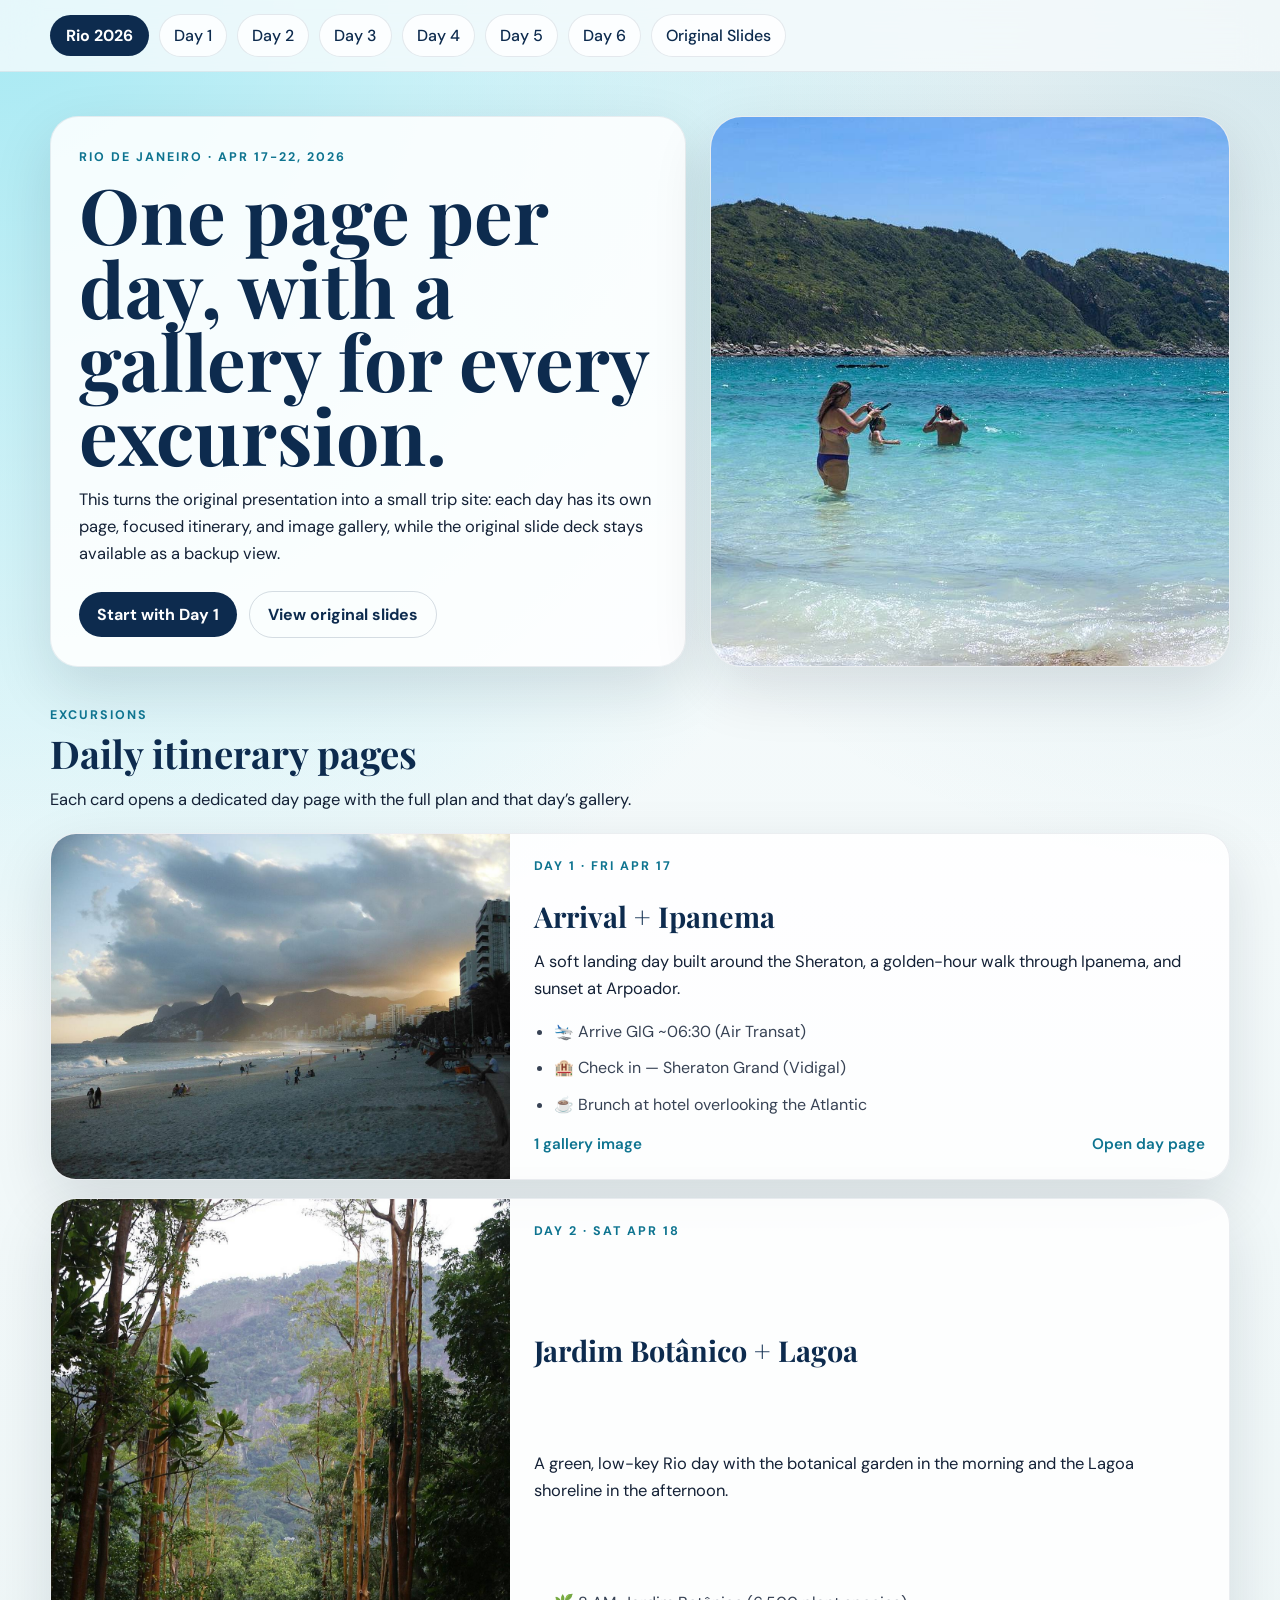
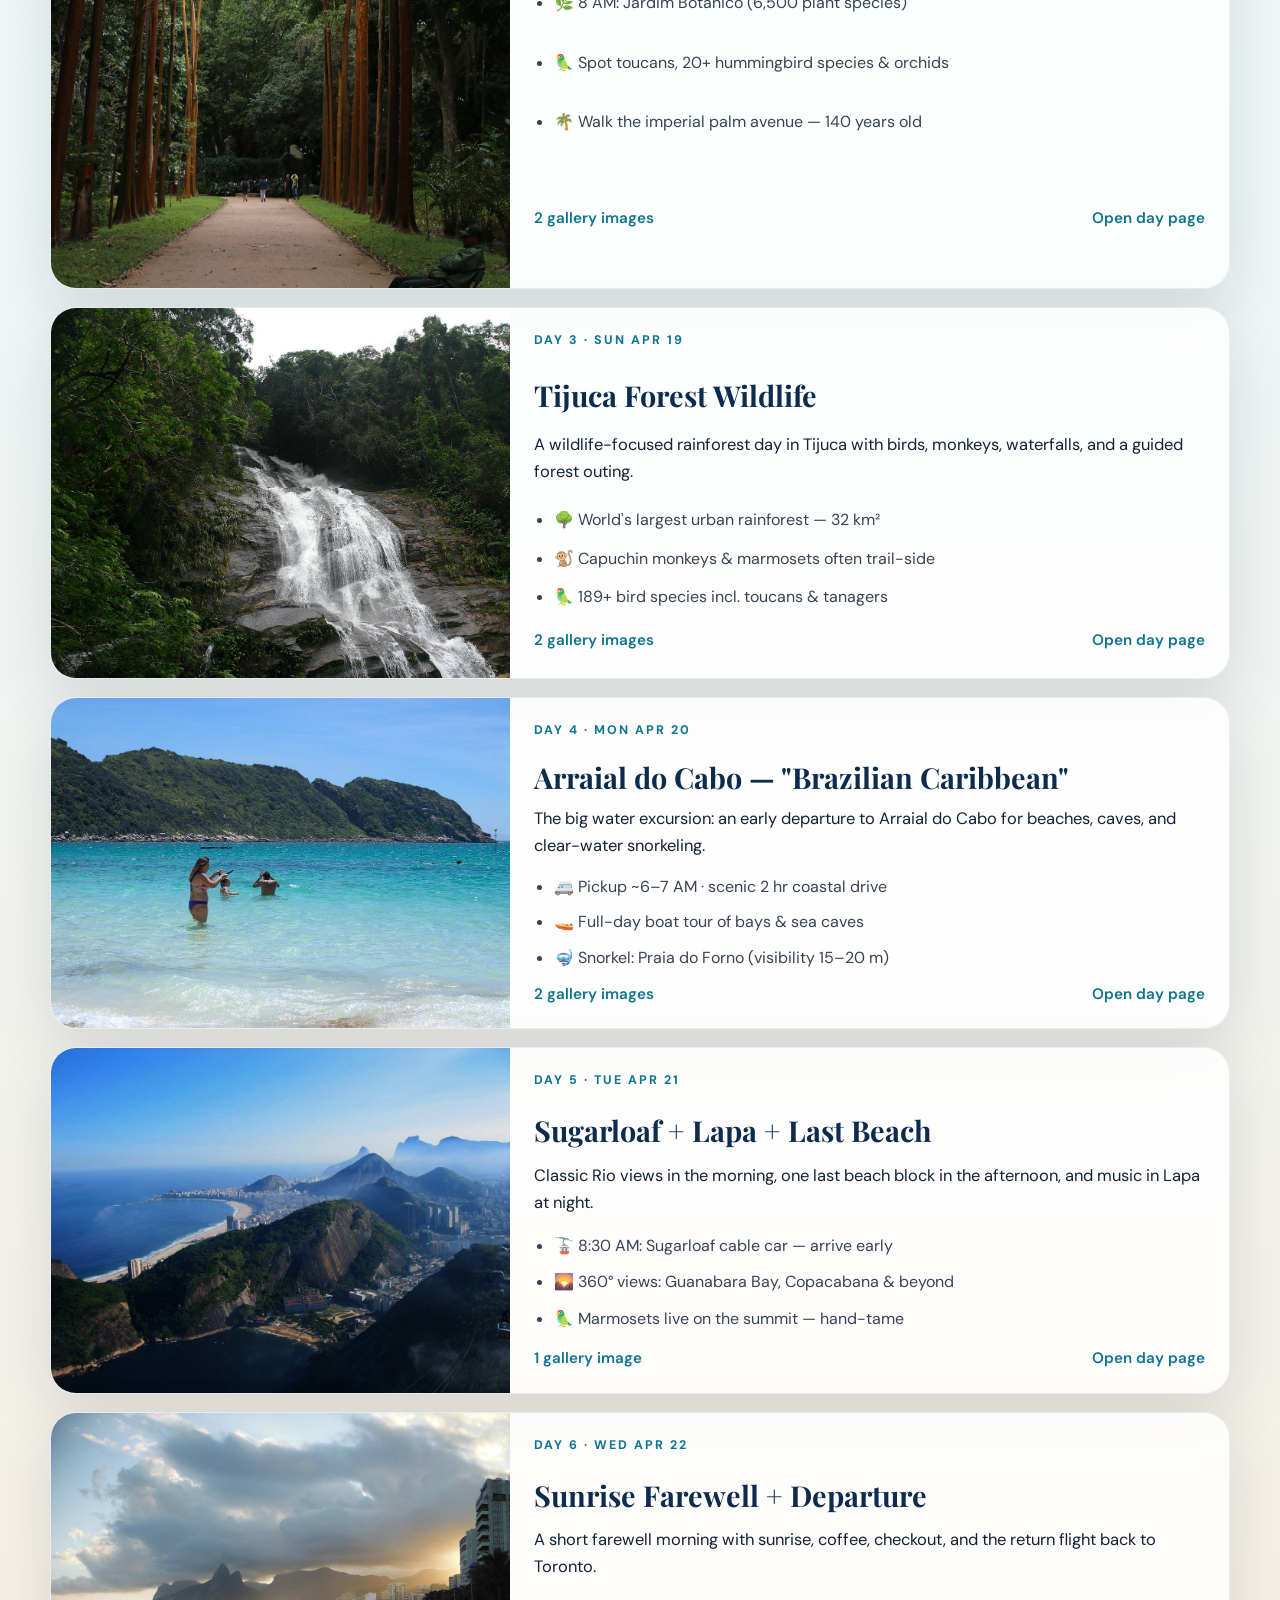
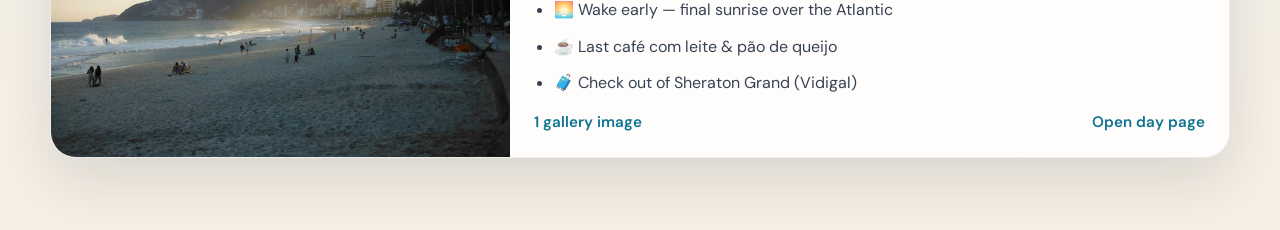
==== index.html @ de583c16 "Turn the Rio site into a day-by-day itinerary" ====
<!doctype html>
<html lang="en">
<head>
  <meta charset="utf-8">
  <meta name="viewport" content="width=device-width, initial-scale=1">
  <title>Rio 2026 Excursions</title>
  <meta name="description" content="Rio 2026 excursion planner with one page per day and gallery views for each outing.">
  <link rel="preconnect" href="https://fonts.googleapis.com">
  <link rel="preconnect" href="https://fonts.gstatic.com" crossorigin>
  <link href="https://fonts.googleapis.com/css2?family=DM+Sans:wght@400;500;700&family=Playfair+Display:wght@600;700;800&display=swap" rel="stylesheet">
  <link rel="stylesheet" href="styles.css">
</head>
<body class="site-home">
  <header class="site-nav">
    <nav>
      <a href="index.html" class="nav-home">Rio 2026</a>
<a href="day-1.html" class="day-link">Day 1</a>
<a href="day-2.html" class="day-link">Day 2</a>
<a href="day-3.html" class="day-link">Day 3</a>
<a href="day-4.html" class="day-link">Day 4</a>
<a href="day-5.html" class="day-link">Day 5</a>
<a href="day-6.html" class="day-link">Day 6</a>
<a href="slides.html" class="nav-ghost">Original Slides</a>
    </nav>
  </header>

  <main>
    <section class="hero hero-home reveal">
      <div class="hero-copy">
        <div class="eyebrow">Rio de Janeiro · Apr 17-22, 2026</div>
        <h1>One page per day, with a gallery for every excursion.</h1>
        <p>
          This turns the original presentation into a small trip site: each day has its own page,
          focused itinerary, and image gallery, while the original slide deck stays available as a backup view.
        </p>
        <div class="hero-actions">
          <a href="day-1.html" class="btn-primary">Start with Day 1</a>
          <a href="slides.html" class="btn-secondary">View original slides</a>
        </div>
      </div>
      <div class="hero-panel">
        <img src="[data-uri]" alt="Arraial do Cabo coast">
      </div>
    </section>

    <section class="section-head reveal">
      <div class="eyebrow">Excursions</div>
      <h2>Daily itinerary pages</h2>
      <p>Each card opens a dedicated day page with the full plan and that day’s gallery.</p>
    </section>

    <section class="excursion-grid">
      
      <article class="excursion-card reveal">
        <a class="card-media" href="day-1.html">
          <img src="[data-uri]" alt="Arrival + Ipanema">
        </a>
        <div class="card-copy">
          <div class="eyebrow">Day 1 · Fri Apr 17</div>
          <h2><a href="day-1.html">Arrival + Ipanema</a></h2>
          <p>A soft landing day built around the Sheraton, a golden-hour walk through Ipanema, and sunset at Arpoador.</p>
          <ul class="preview-list">
            <li>🛬 Arrive GIG ~06:30 (Air Transat)</li><li>🏨 Check in — Sheraton Grand (Vidigal)</li><li>☕ Brunch at hotel overlooking the Atlantic</li>
          </ul>
          <div class="card-meta">
            <span>1 gallery image</span>
            <a href="day-1.html">Open day page</a>
          </div>
        </div>
      </article>

      <article class="excursion-card reveal">
        <a class="card-media" href="day-2.html">
          <img src="[data-uri]" alt="Jardim Botânico + Lagoa">
        </a>
        <div class="card-copy">
          <div class="eyebrow">Day 2 · Sat Apr 18</div>
          <h2><a href="day-2.html">Jardim Botânico + Lagoa</a></h2>
          <p>A green, low-key Rio day with the botanical garden in the morning and the Lagoa shoreline in the afternoon.</p>
          <ul class="preview-list">
            <li>🌿 8 AM: Jardim Botânico (6,500 plant species)</li><li>🦜 Spot toucans, 20+ hummingbird species &amp; orchids</li><li>🌴 Walk the imperial palm avenue — 140 years old</li>
          </ul>
          <div class="card-meta">
            <span>2 gallery images</span>
            <a href="day-2.html">Open day page</a>
          </div>
        </div>
      </article>

      <article class="excursion-card reveal">
        <a class="card-media" href="day-3.html">
          <img src="[data-uri]" alt="Tijuca Forest Wildlife">
        </a>
        <div class="card-copy">
          <div class="eyebrow">Day 3 · Sun Apr 19</div>
          <h2><a href="day-3.html">Tijuca Forest Wildlife</a></h2>
          <p>A wildlife-focused rainforest day in Tijuca with birds, monkeys, waterfalls, and a guided forest outing.</p>
          <ul class="preview-list">
            <li>🌳 World&#x27;s largest urban rainforest — 32 km²</li><li>🐒 Capuchin monkeys &amp; marmosets often trail-side</li><li>🦜 189+ bird species incl. toucans &amp; tanagers</li>
          </ul>
          <div class="card-meta">
            <span>2 gallery images</span>
            <a href="day-3.html">Open day page</a>
          </div>
        </div>
      </article>

      <article class="excursion-card reveal">
        <a class="card-media" href="day-4.html">
          <img src="[data-uri]" alt="Arraial do Cabo — &quot;Brazilian Caribbean&quot;">
        </a>
        <div class="card-copy">
          <div class="eyebrow">Day 4 · Mon Apr 20</div>
          <h2><a href="day-4.html">Arraial do Cabo — &quot;Brazilian Caribbean&quot;</a></h2>
          <p>The big water excursion: an early departure to Arraial do Cabo for beaches, caves, and clear-water snorkeling.</p>
          <ul class="preview-list">
            <li>🚐 Pickup ~6–7 AM · scenic 2 hr coastal drive</li><li>🚤 Full-day boat tour of bays &amp; sea caves</li><li>🤿 Snorkel: Praia do Forno (visibility 15–20 m)</li>
          </ul>
          <div class="card-meta">
            <span>2 gallery images</span>
            <a href="day-4.html">Open day page</a>
          </div>
        </div>
      </article>

      <article class="excursion-card reveal">
        <a class="card-media" href="day-5.html">
          <img src="[data-uri]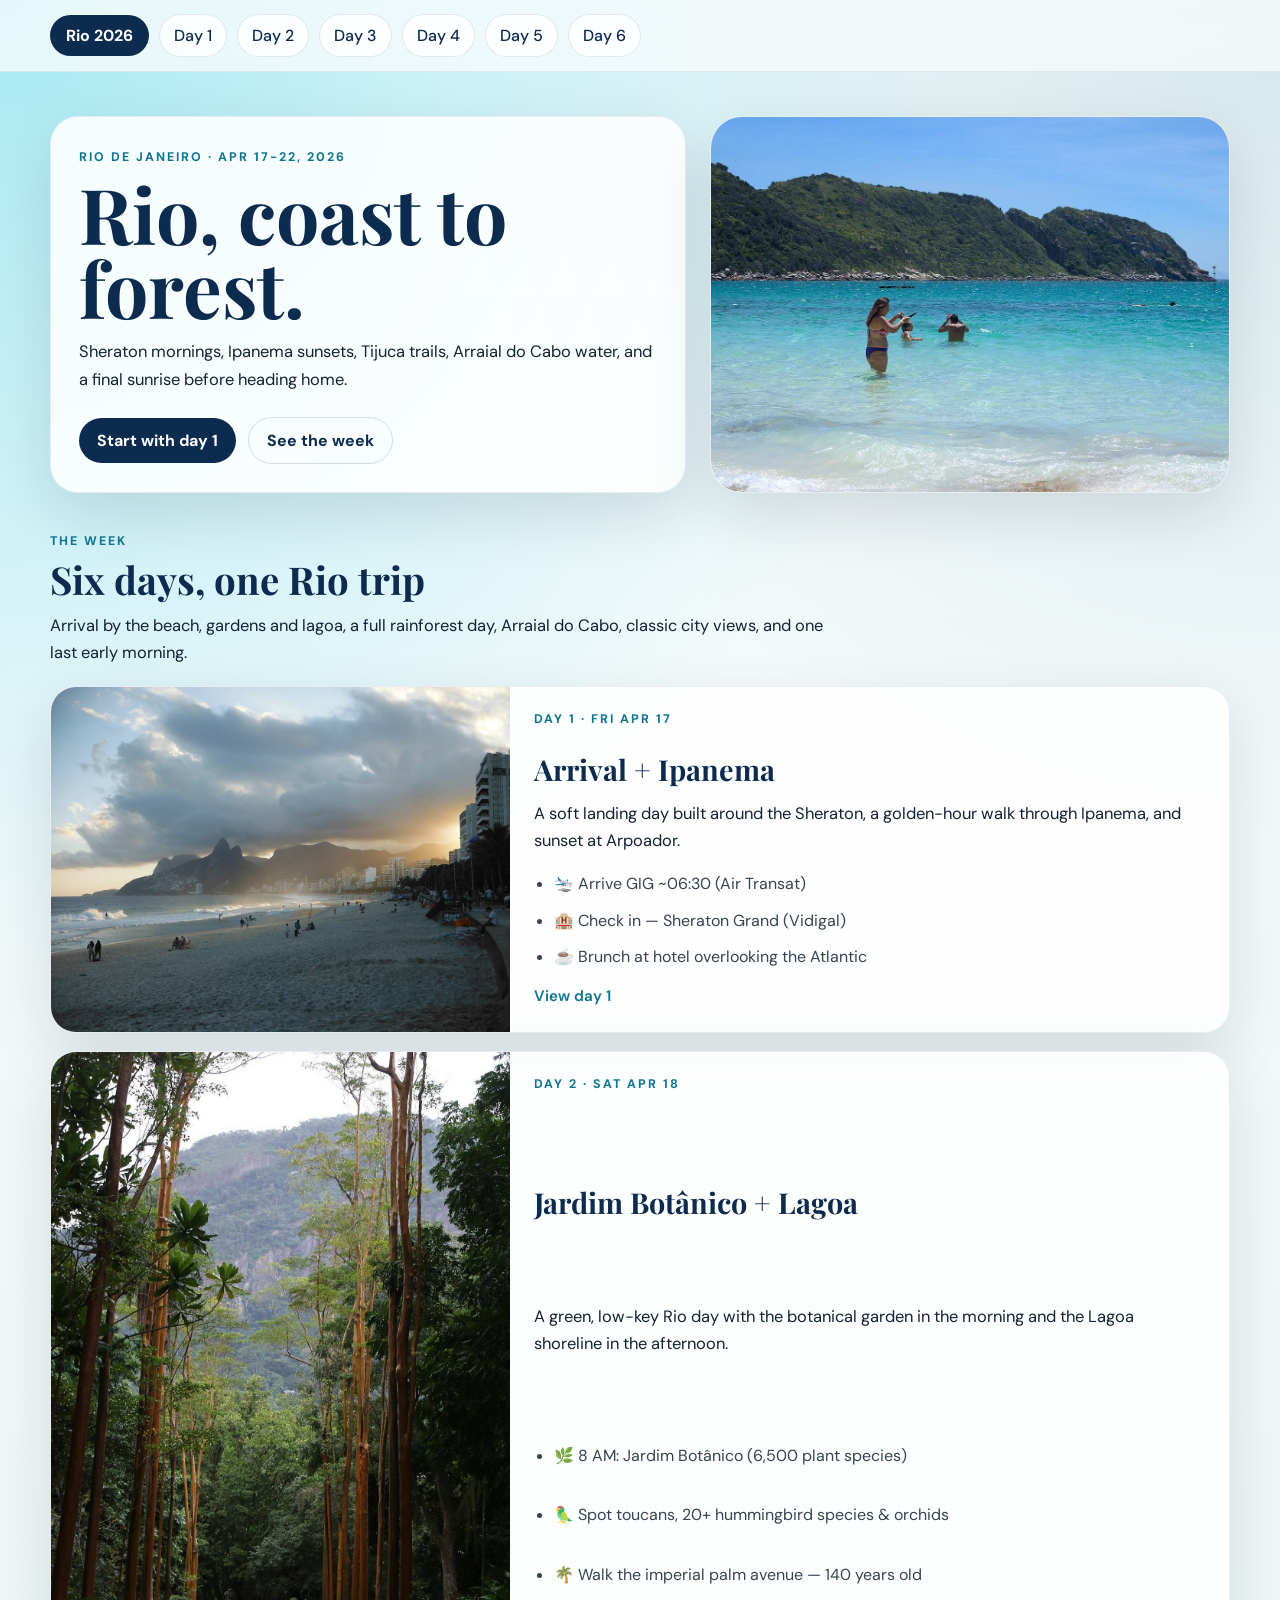
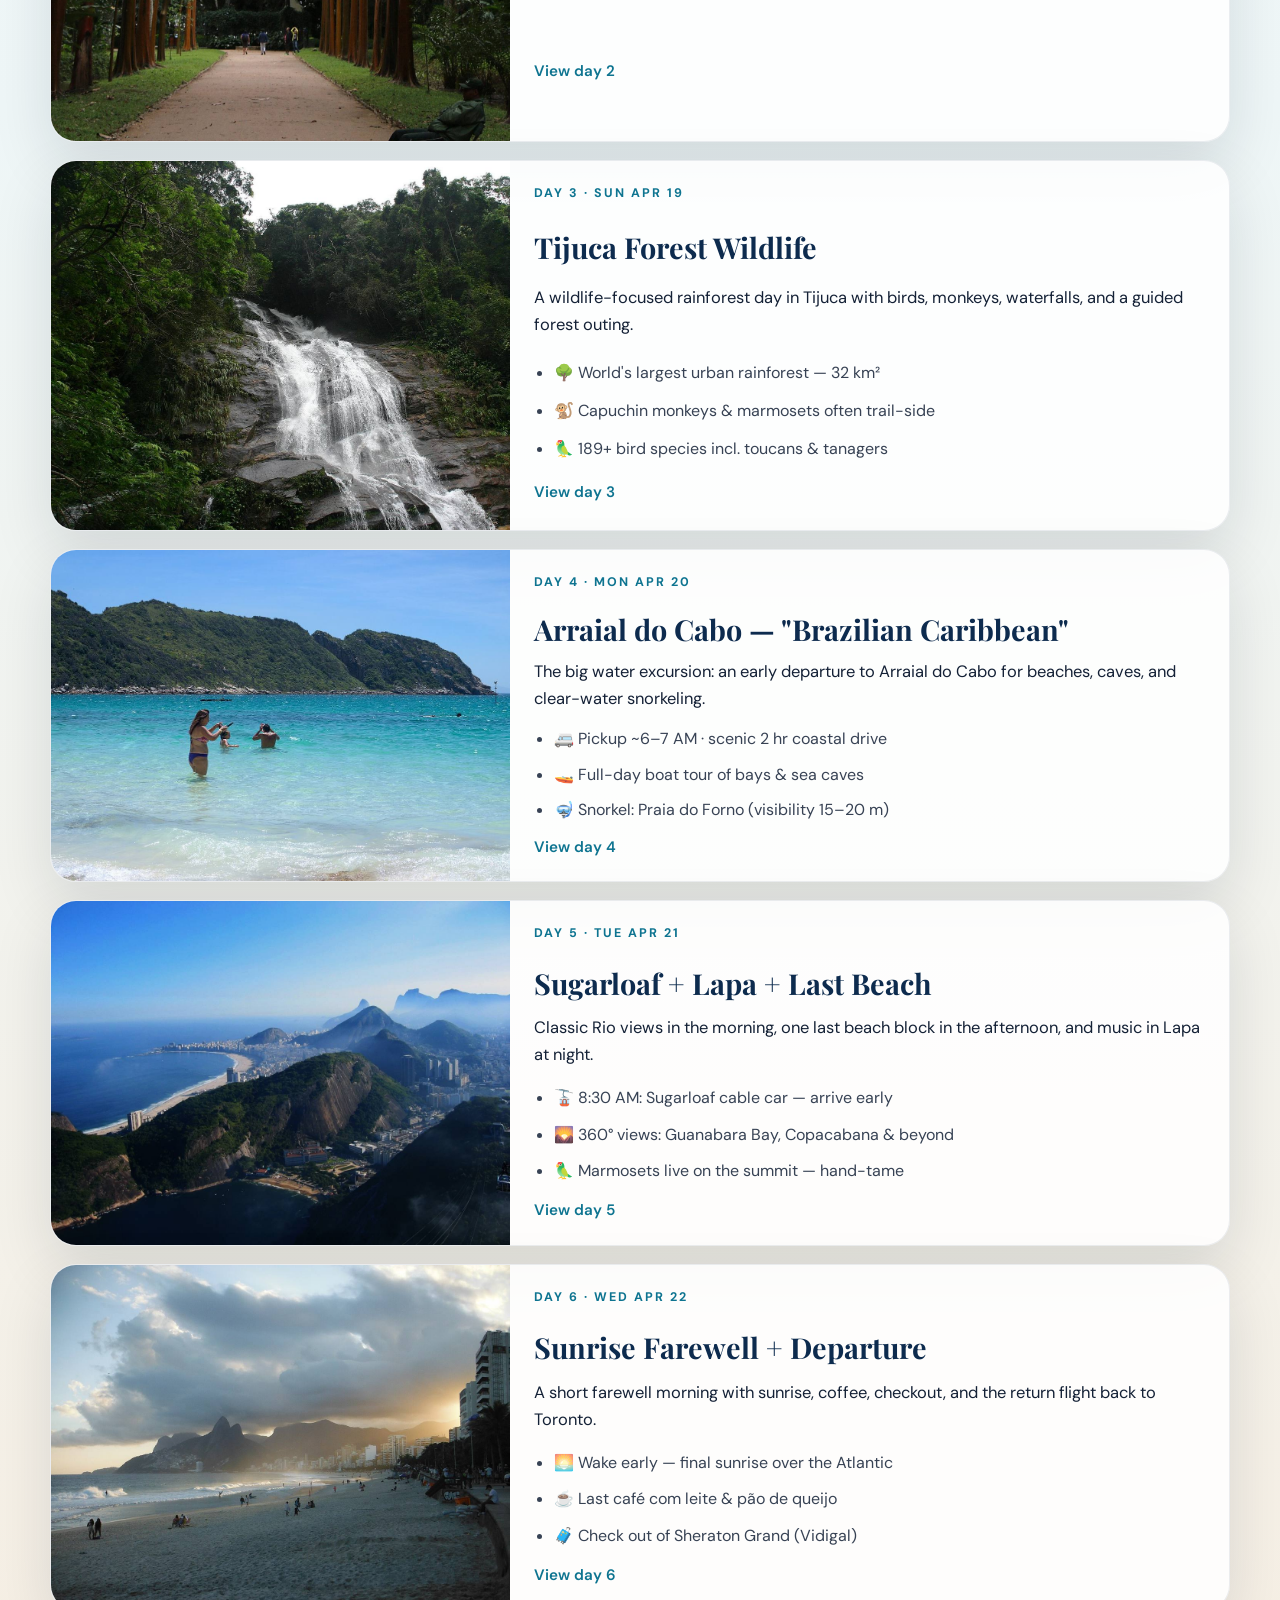
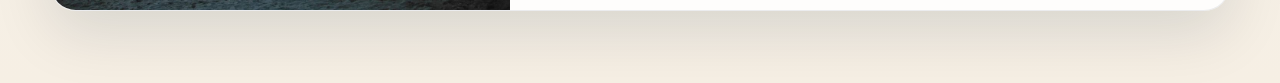
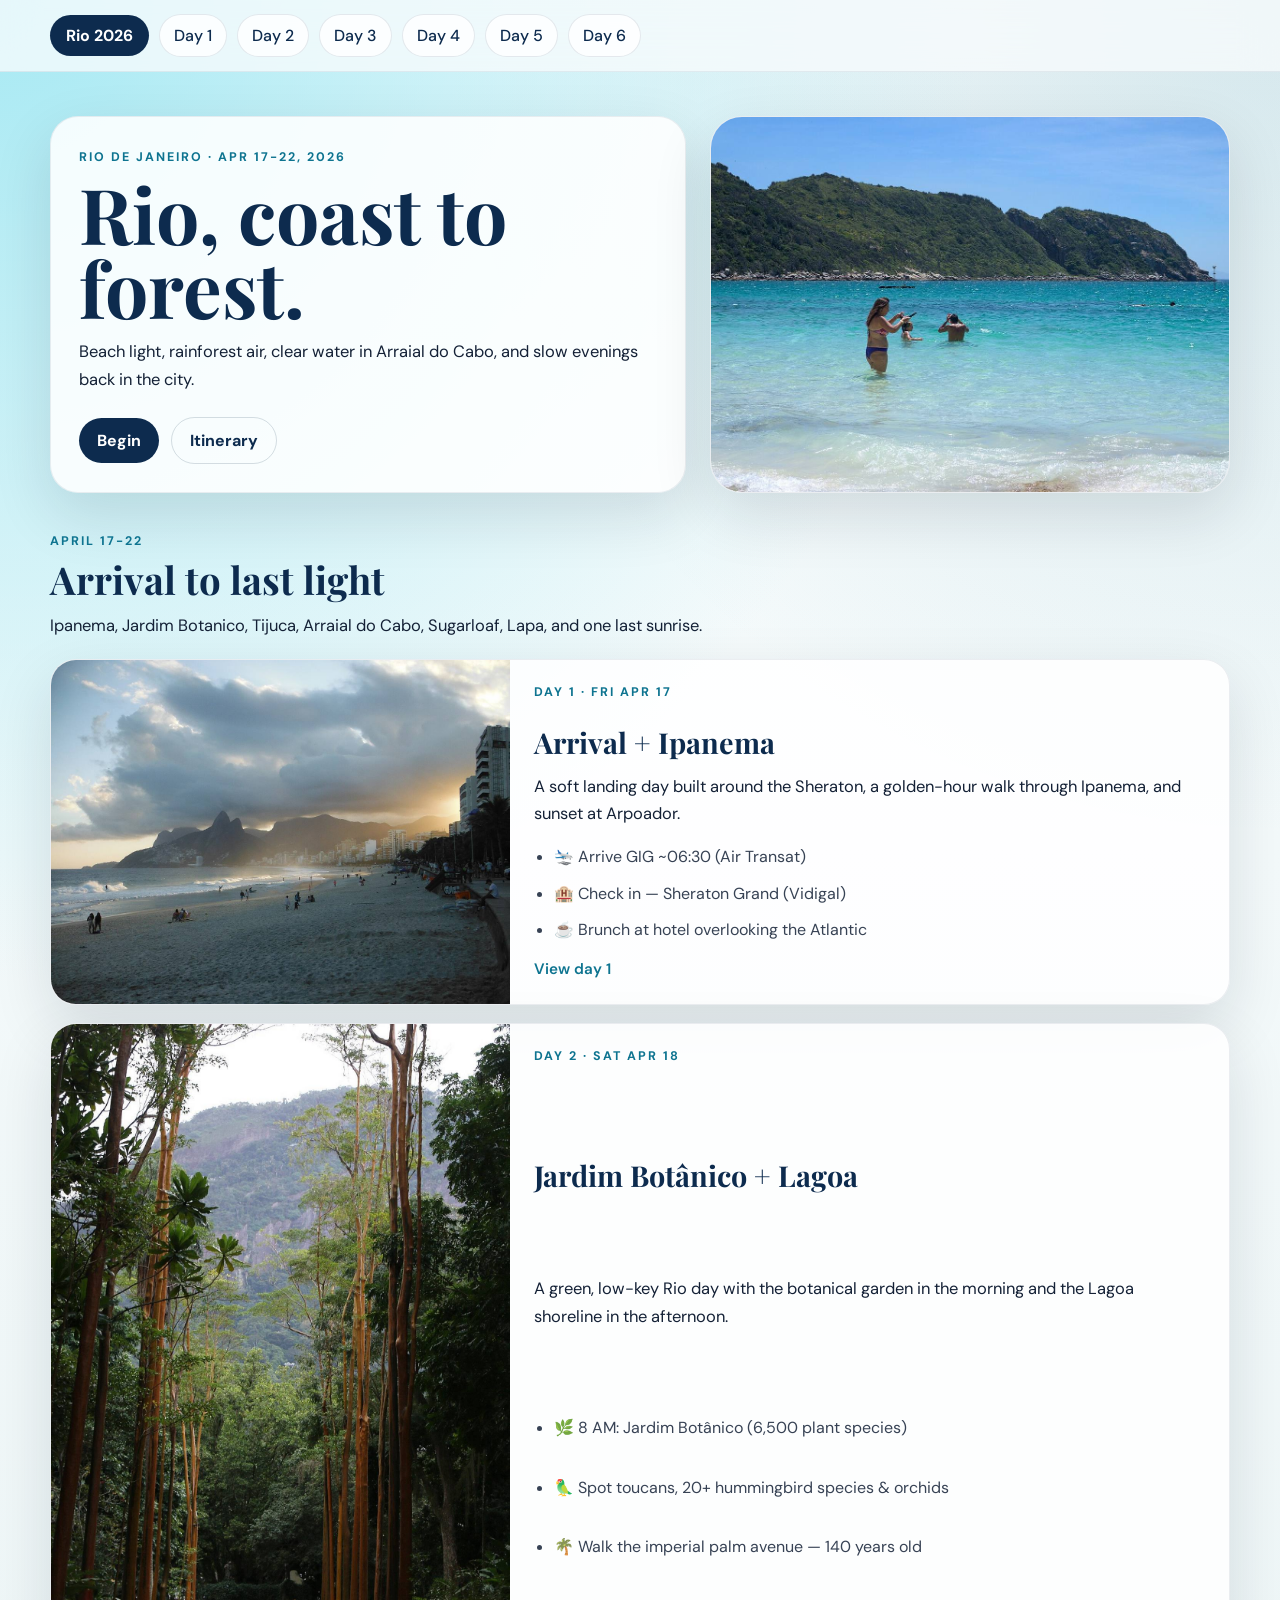
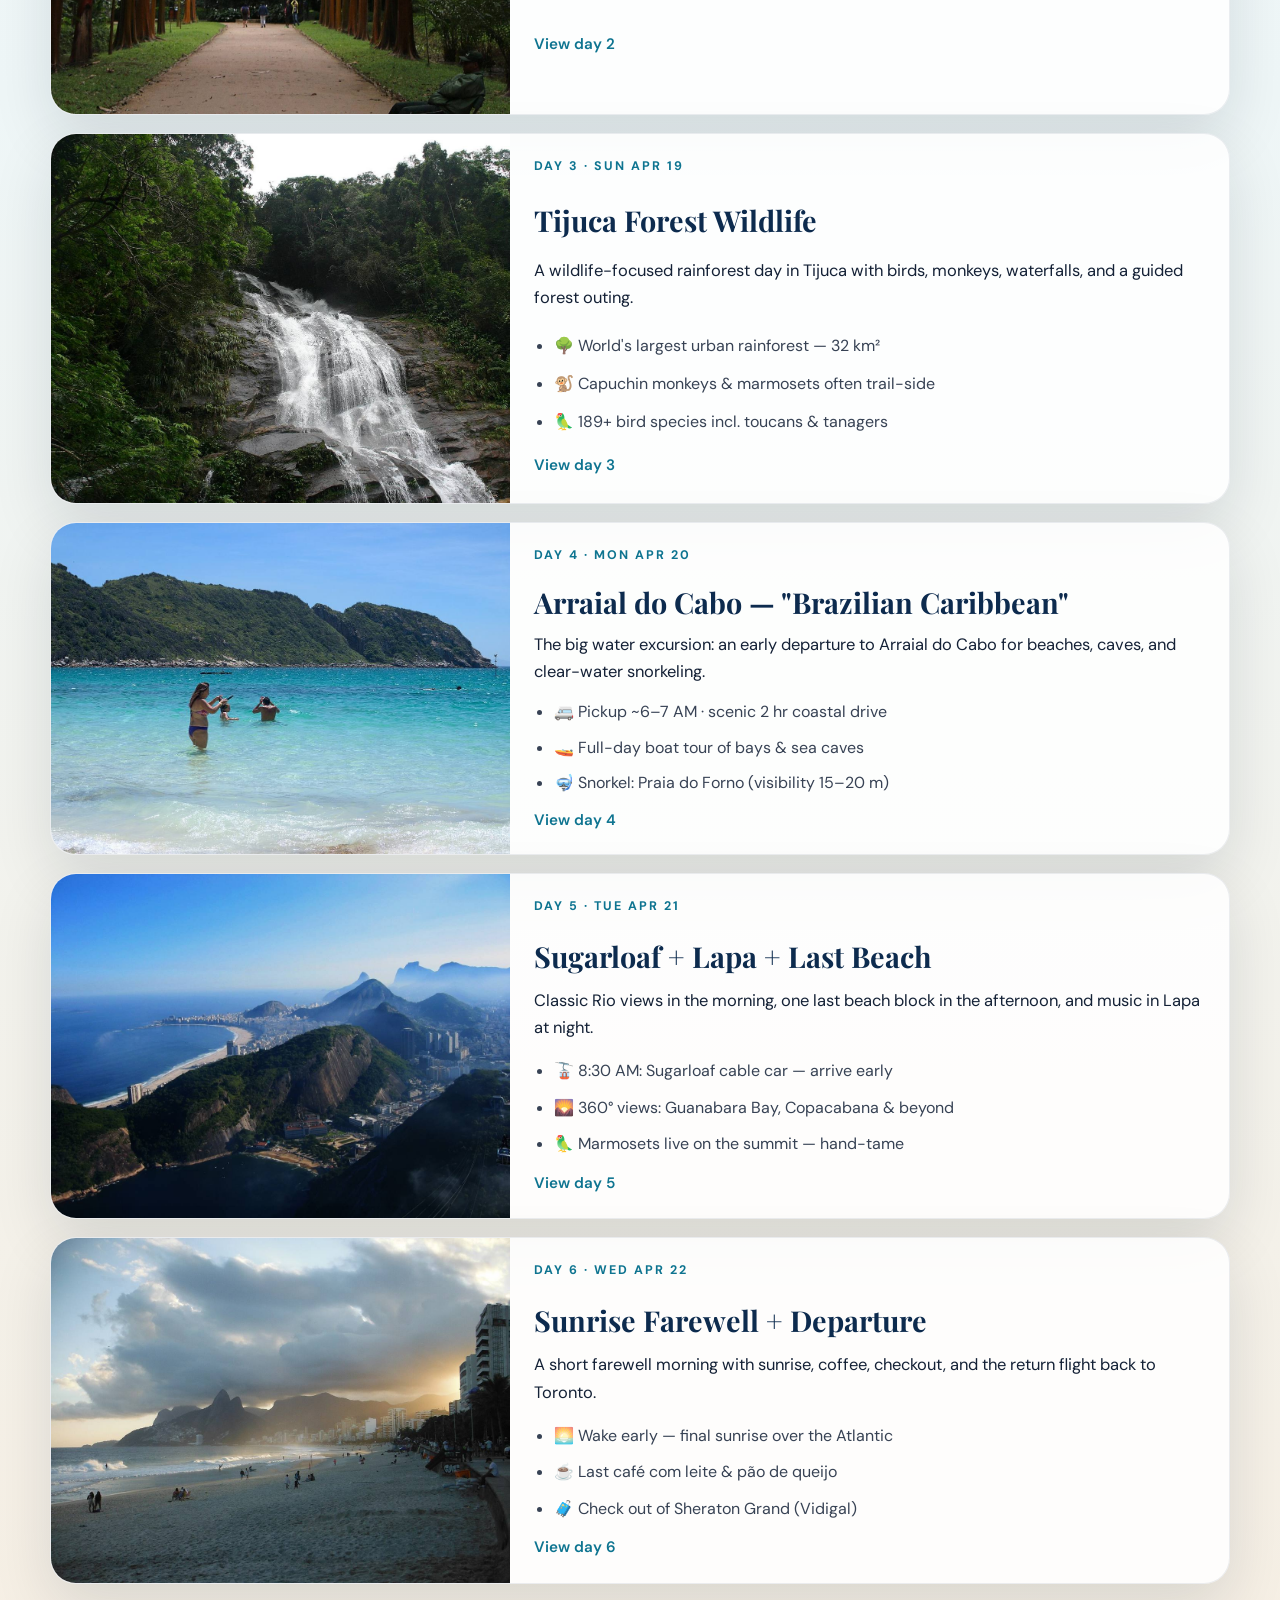
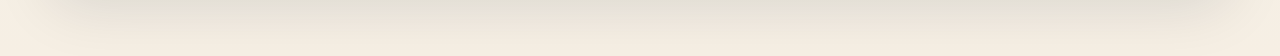
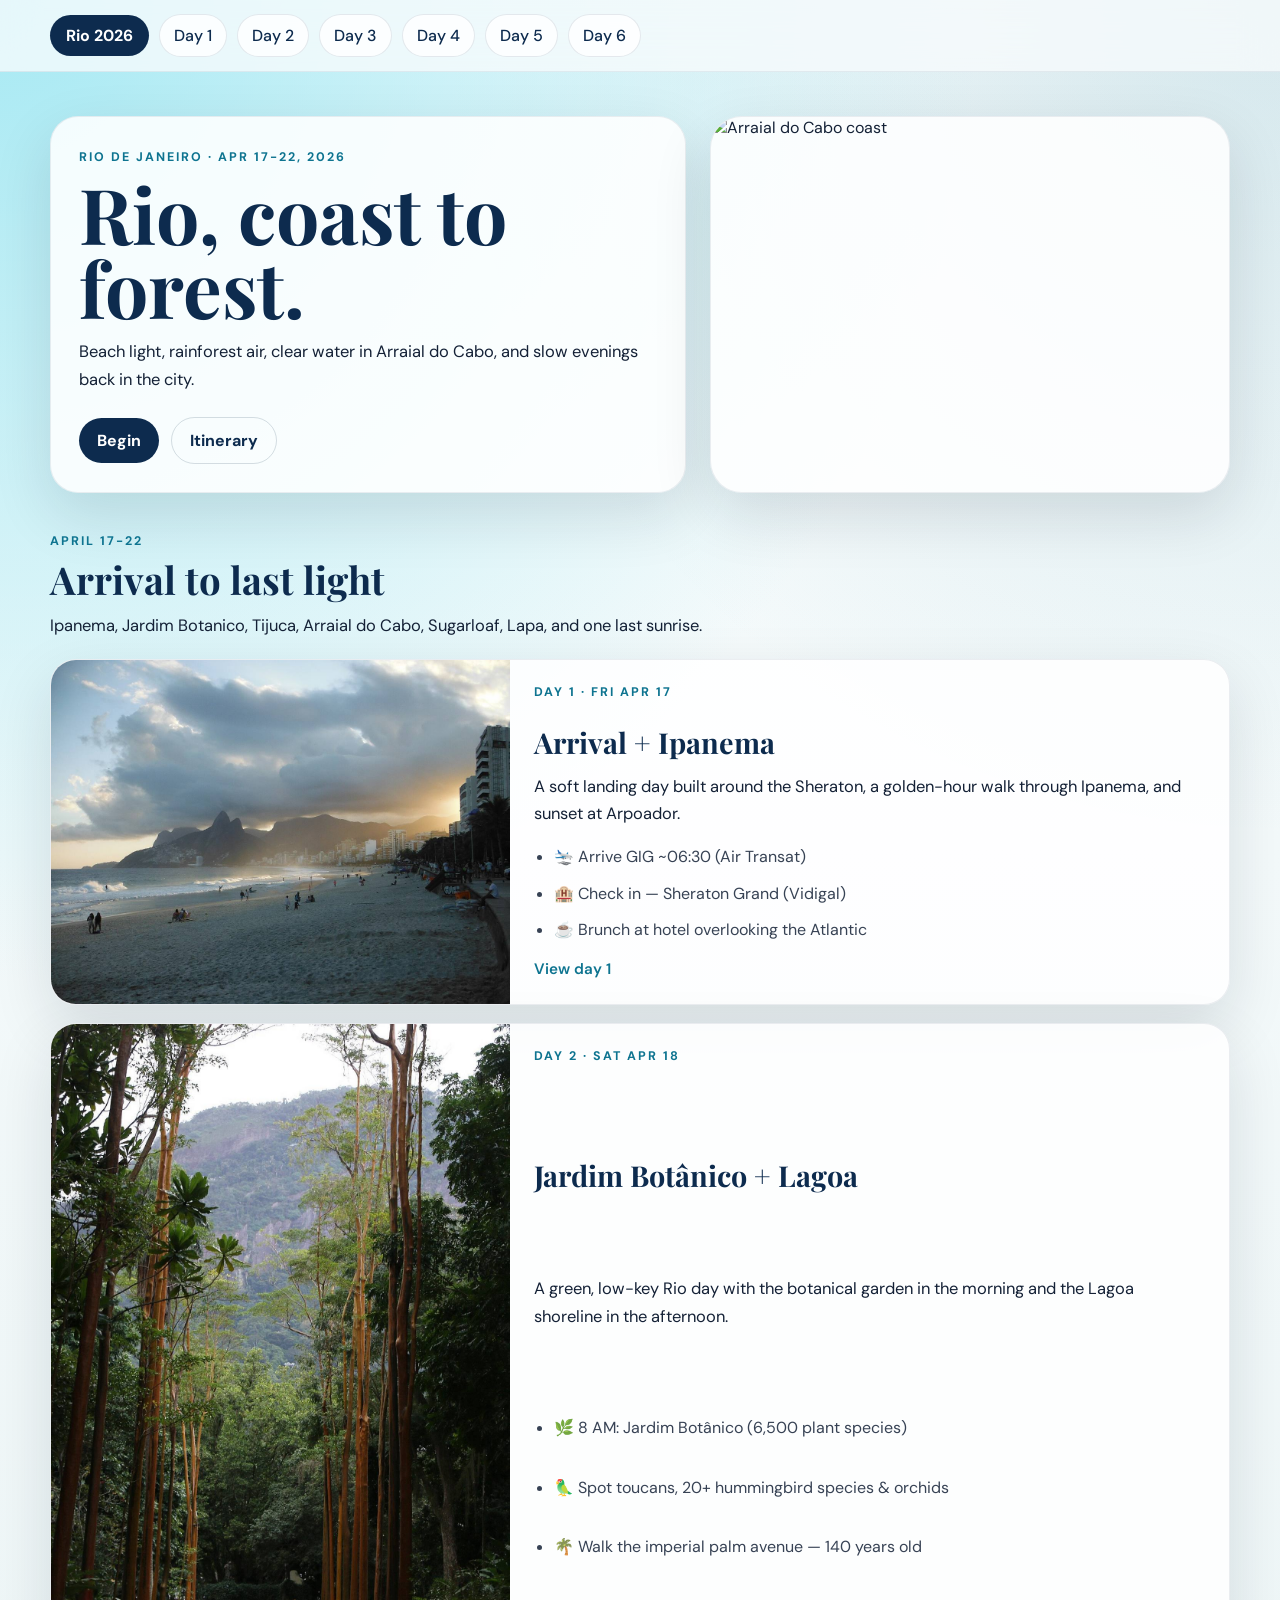
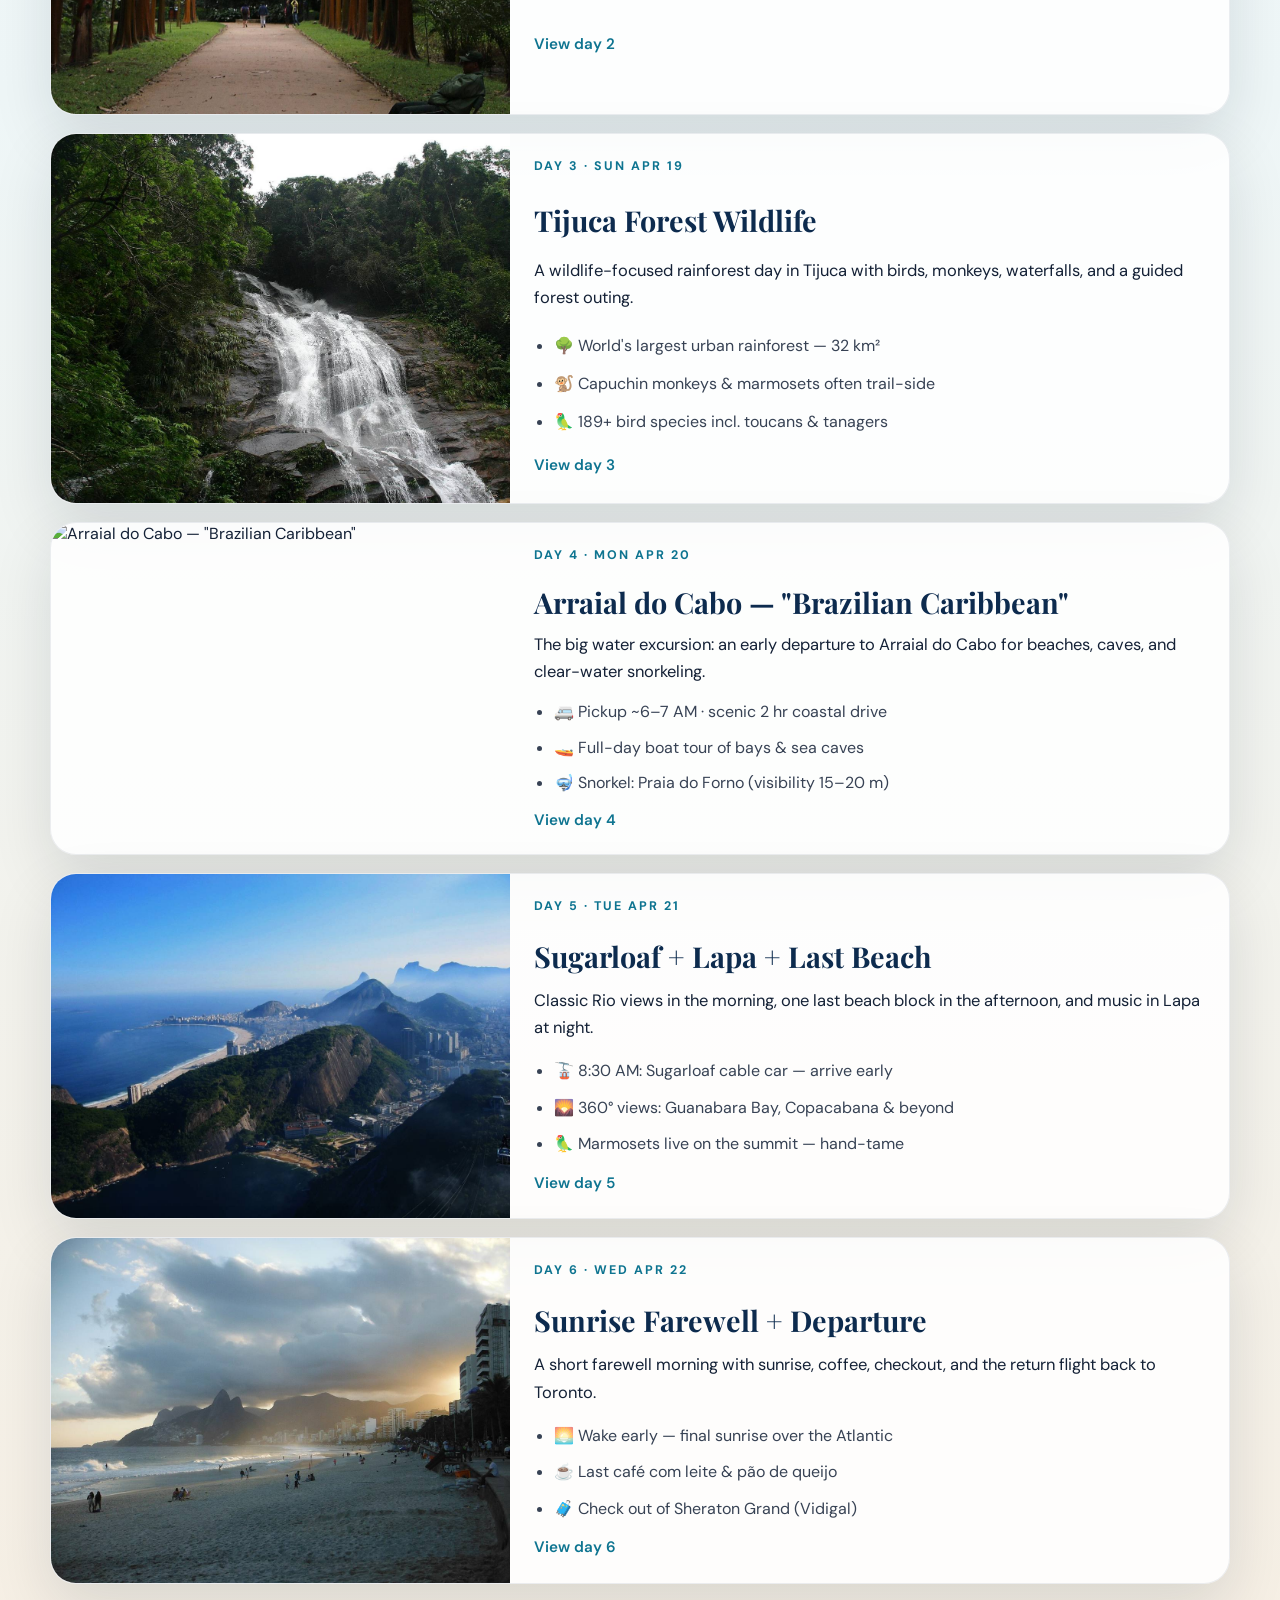
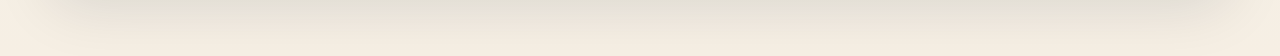
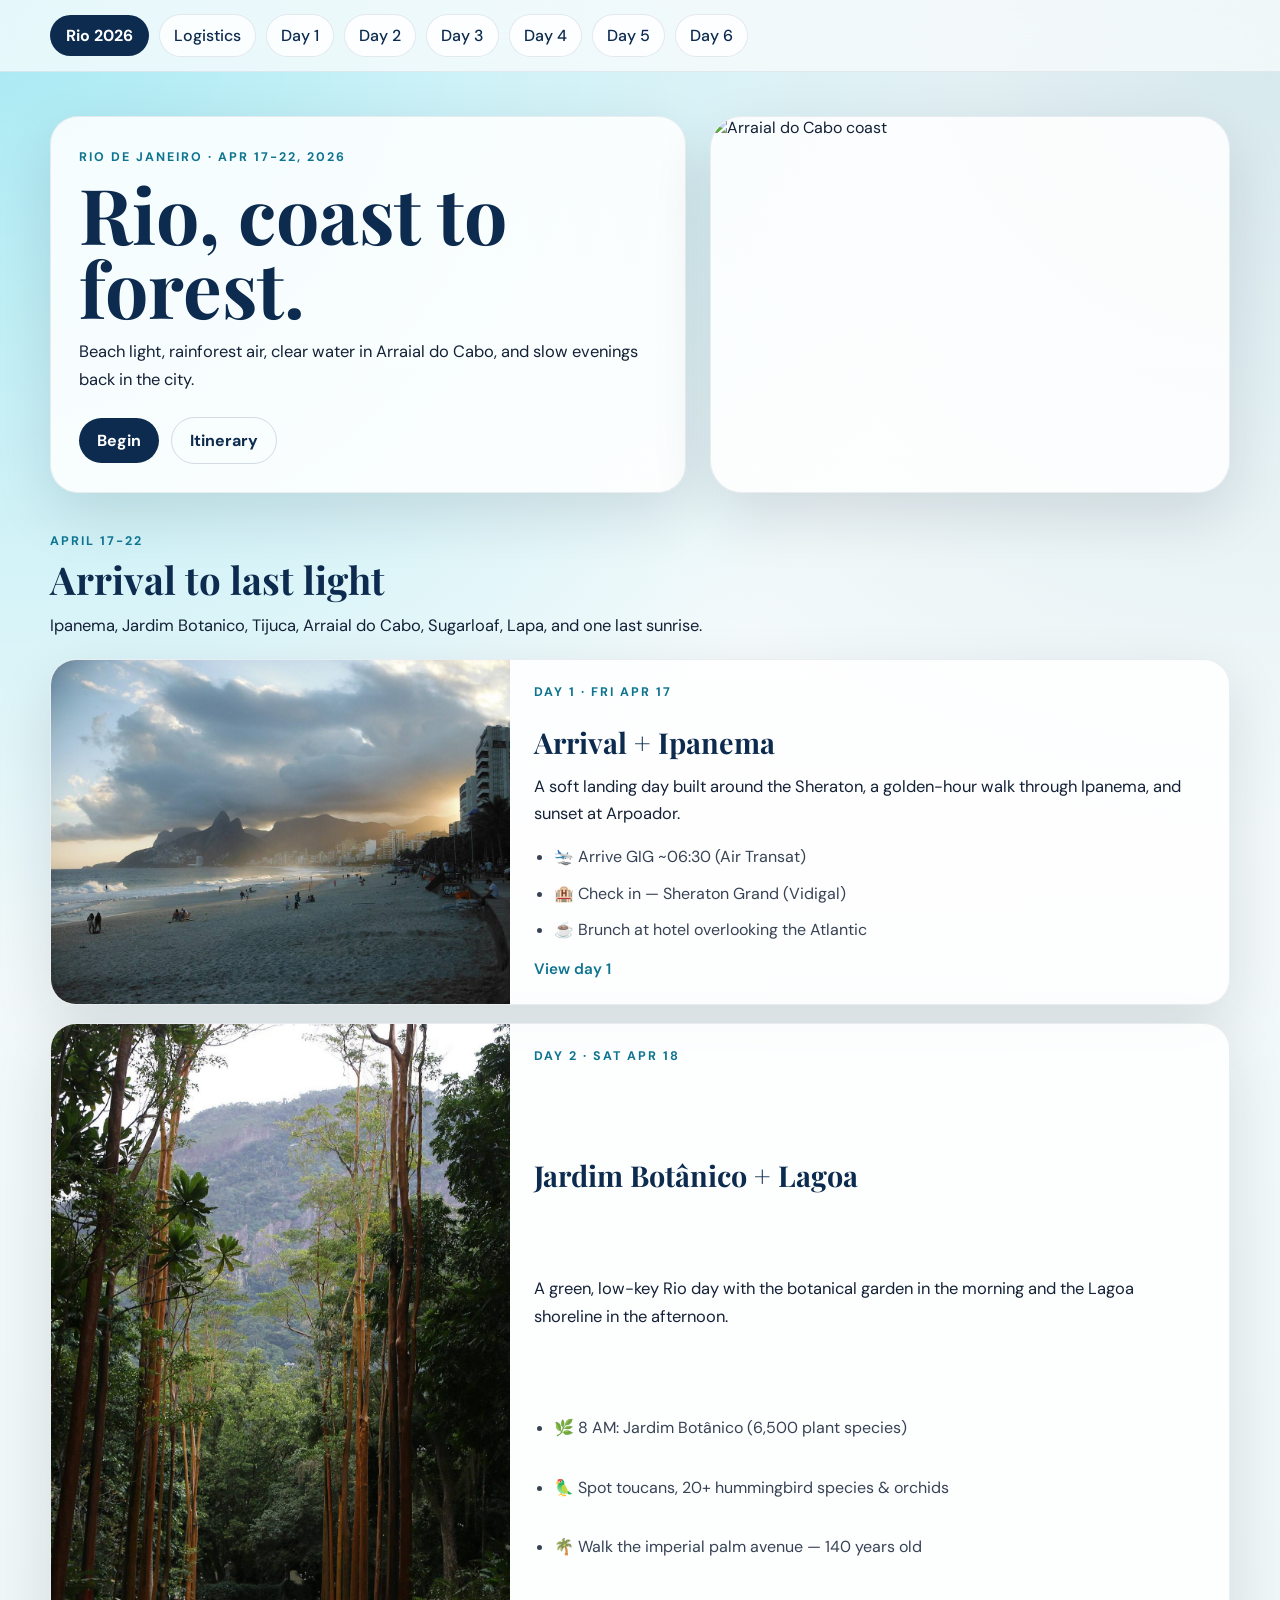
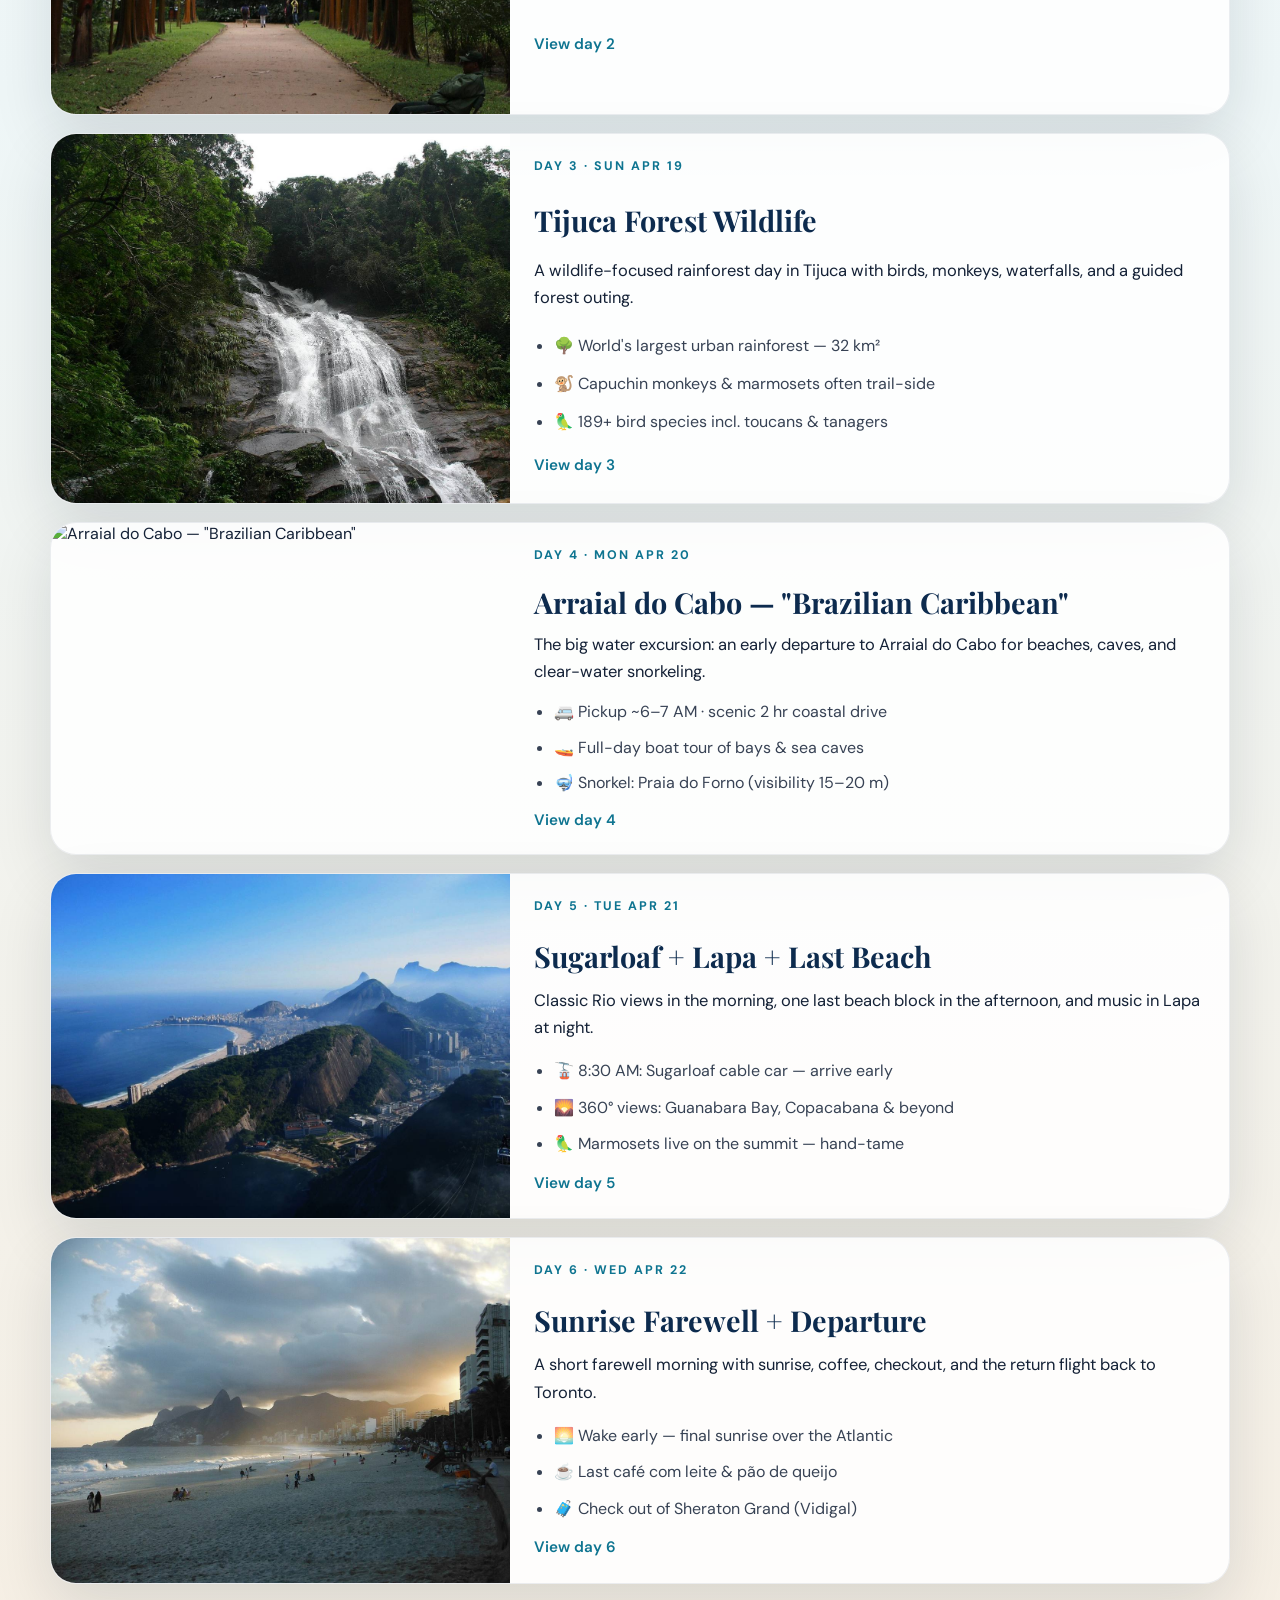
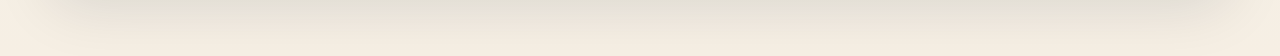
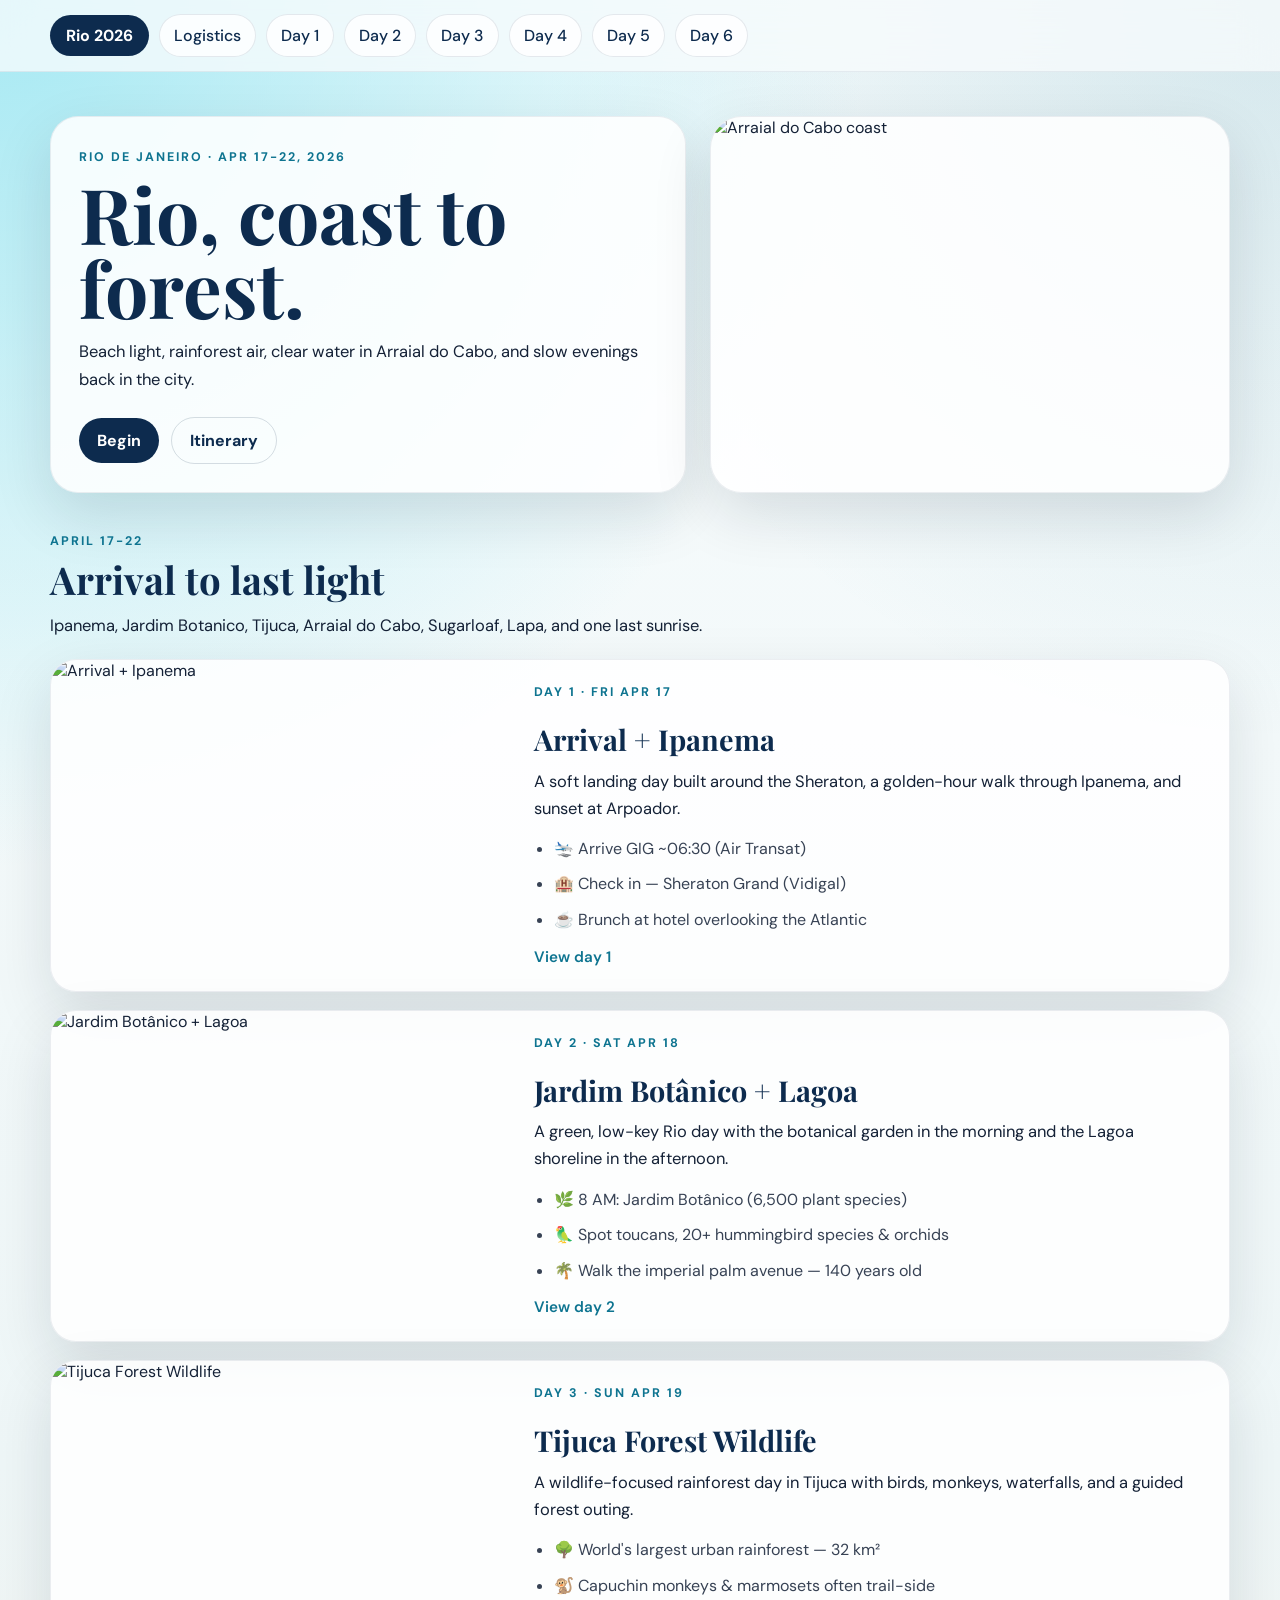
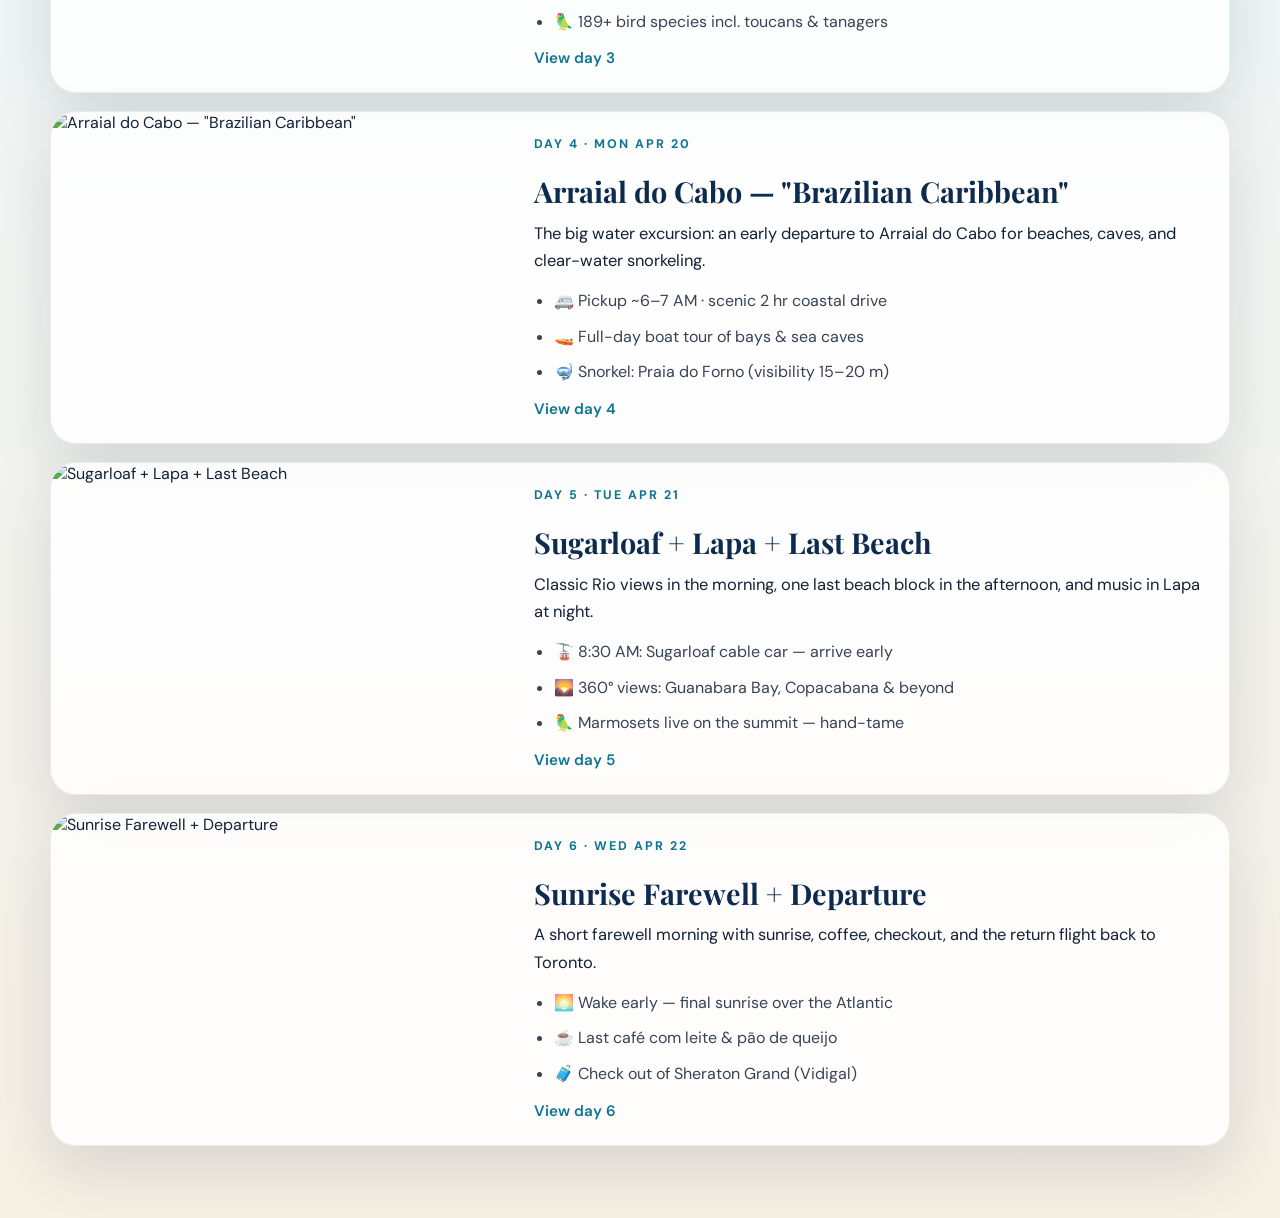
